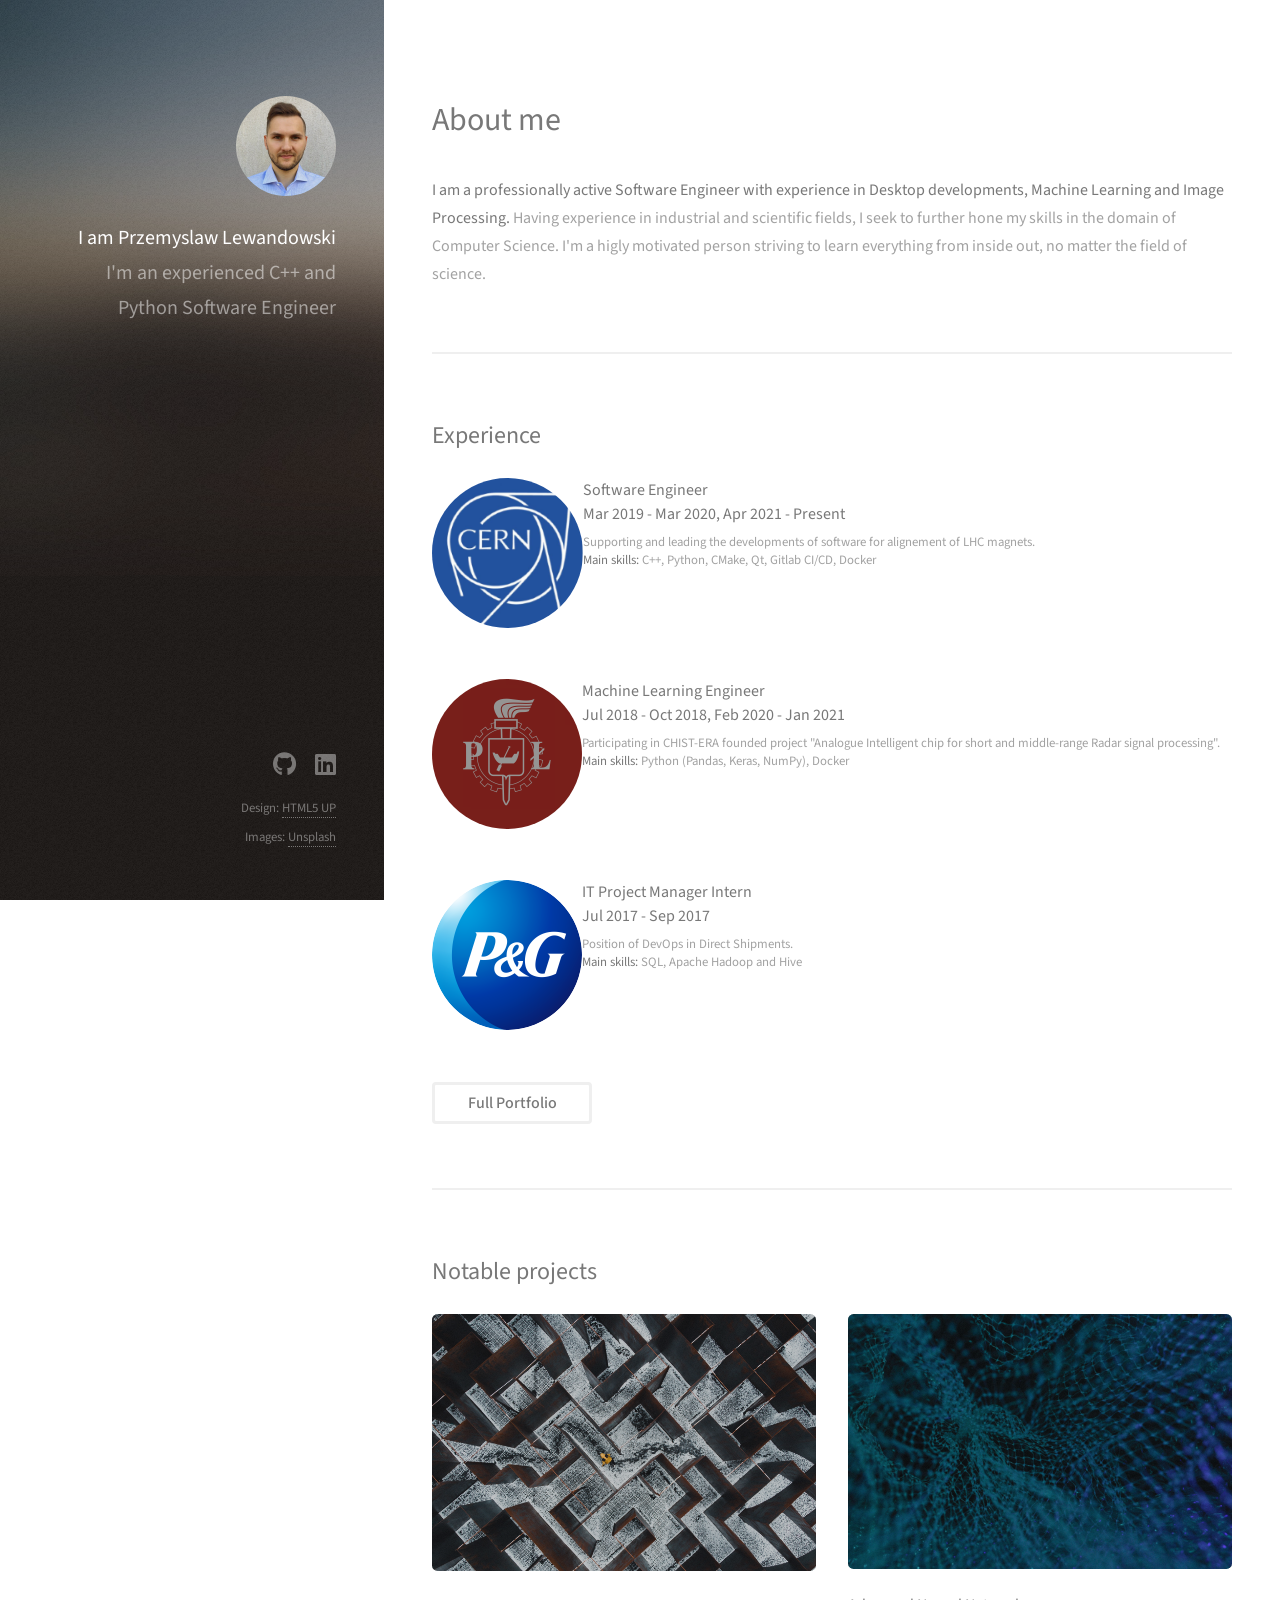
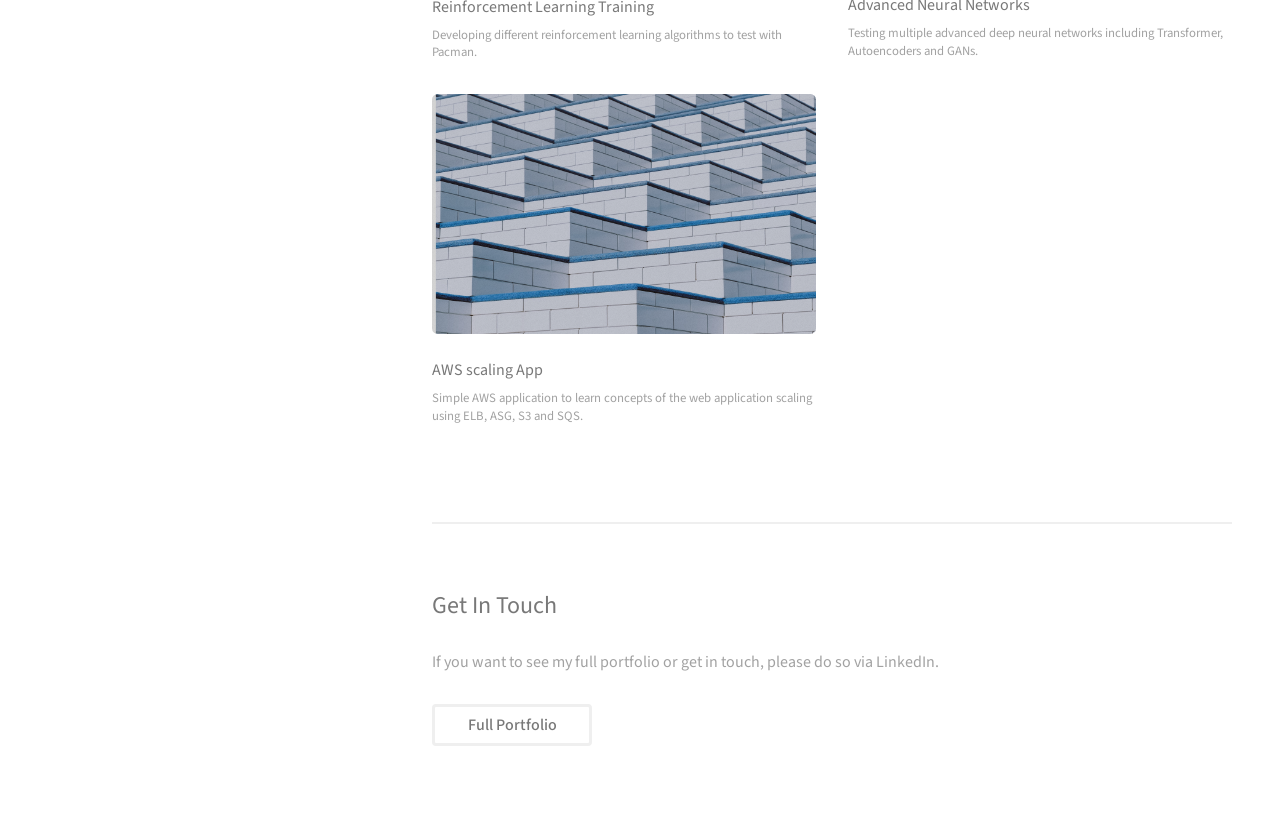
==== index.html @ ab908a2e "Basic portfolio with only essential information" ====
<!DOCTYPE HTML>
<!--
	Strata by HTML5 UP
	html5up.net | @ajlkn
	Free for personal and commercial use under the CCA 3.0 license (html5up.net/license)
-->
<html>

<head>
	<title>Me</title>
	<meta charset="utf-8" />
	<meta name="viewport" content="width=device-width, initial-scale=1, user-scalable=no" />
	<link rel="stylesheet" href="assets/css/main.css" />
</head>

<body class="is-preload">

	<!-- Header -->
	<header id="header">
		<div class="inner">
			<a href="https://www.linkedin.com/in/przemys%C5%82aw-lewandowski-2a7413135/" class="image avatar"><img
					src="images/avatar.jpg" alt="" /></a>
			<h1><strong>I am Przemyslaw Lewandowski</strong></h1>
			<h1>I'm an experienced C++ and Python Software Engineer</h1>
		</div>
	</header>

	<!-- Main -->
	<div id="main">

		<!-- About -->
		<section id="one">
			<header class="major">
				<h2>About me</h2>
			</header>
			<p><b>I am a professionally active Software Engineer with experience in Desktop developments, Machine
					Learning and Image
					Processing.</b>
				Having experience in industrial and scientific fields, I seek to further hone my skills in the domain of
				Computer Science.</b>
				I'm a higly motivated person striving to learn everything from inside out, no matter the field of
				science.
		</section>


		<!-- Experience -->
		<section id="two">
			<h2>Experience</h2>
			<div class="row">
				<article class="col-12 col-12-xsmall work-item">
					<p style="float: left;"><img src="images/work/CERN.png" class="work-logo image fit thumb" alt=""
							height="150px" width="150px"></p>
					<p>
					<h3>Software Engineer<br>Mar 2019 - Mar 2020, Apr 2021 - Present</h3>
					</p>
					<p>Supporting and leading the developments of software for alignement of LHC magnets.</p>
					<p><b>Main skills:</b> C++, Python, CMake, Qt, Gitlab CI/CD, Docker </p>
				</article>
				<article class="col-12 col-12-xsmall work-item">
					<p style="float: left;"><img src="images/work/LodzUniversity.png" class="work-logo image fit thumb"
							alt="" height="150px" width="150px"></p>
					<p>
					<h3>Machine Learning Engineer<br>Jul 2018 - Oct 2018, Feb 2020 - Jan 2021</h3>
					</p>
					<p>Participating in CHIST-ERA founded project "Analogue Intelligent chip for short and middle-range
						Radar signal processing".</p>
					<p><b>Main skills:</b> Python (Pandas, Keras, NumPy), Docker </p>
				</article>
				<article class="col-12 col-12-xsmall work-item">
					<p style="float: left;"><img src="images/work/P&G.png" class="work-logo image fit thumb" alt=""
							height="150px" width="150px"></p>
					<p>
					<h3>IT Project Manager Intern<br>Jul 2017 - Sep 2017</h3>
					</p>
					<p>Position of DevOps in Direct Shipments.</p>
					<p><b>Main skills:</b> SQL, Apache Hadoop and Hive</p>
				</article>
			</div>
			<ul class="actions">
				<li><a href="https://www.linkedin.com/in/przemys%C5%82aw-lewandowski-2a7413135/" class="button">Full
						Portfolio</a></li>
			</ul>
		</section>

		<!-- Projects -->
		<section id="three">
			<h2>Notable projects</h2>
			<div class="row">
				<article class="col-6 col-12-xsmall work-item">
					<a href="https://github.com/p4lewandowski/ReinforcementLearningTraining"
						class="image fit thumb"><img src="images/projects/pacman.jpg" alt="" /></a>
					<h3>Reinforcement Learning Training</h3>
					<p>Developing different reinforcement learning algorithms to test with Pacman.</p>
				</article>
				<article class="col-6 col-12-xsmall work-item">
					<a href="https://github.com/p4lewandowski/AdvancedNeuralNetworks" class="image fit thumb"><img
							src="images/projects/nn.jpg" alt="" /></a>
					<h3>Advanced Neural Networks</h3>
					<p>Testing multiple advanced deep neural networks including Transformer, Autoencoders and GANs.</p>
				</article>
				<article class="col-6 col-12-xsmall work-item">
					<a href="https://github.com/p4lewandowski/aws_scaling_app" class="image fit thumb"><img
							src="images/projects/scaling.jpg" alt="" /></a>
					<h3>AWS scaling App</h3>
					<p>Simple AWS application to learn concepts of the web application scaling using ELB, ASG, S3 and
						SQS.</p>
				</article>
			</div>
		</section>

		<!-- Get in touch -->
		<section id="four">
			<h2>Get In Touch</h2>
			<p>If you want to see my full portfolio or get in touch, please do so via LinkedIn.<br><br><a
					href="https://www.linkedin.com/in/przemys%C5%82aw-lewandowski-2a7413135/" class="button">Full
					Portfolio</a></li>
			</p>
		</section>
	</div>

	<!-- Footer -->
	<footer id="footer">
		<div class="inner">
			<ul class="icons">
				<li><a href="https://github.com/p4lewandowski" class="icon brands fa-github"><span
							class="label">Github</span></a></li>
				<li><a href="https://www.linkedin.com/in/przemys%C5%82aw-lewandowski-2a7413135"
						class="icon brands fa-linkedin"><span class="label">LinkedIN</span></a></li>
			</ul>
			<ul class="copyright">
				<li>Design: <a href="http://html5up.net">HTML5 UP</a></li>
				<li>Images: <a href="https://unsplash.com/">Unsplash</a></li>
			</ul>
		</div>
	</footer>

	<!-- Scripts -->
	<script src="assets/js/jquery.min.js"></script>
	<script src="assets/js/jquery.poptrox.min.js"></script>
	<script src="assets/js/browser.min.js"></script>
	<script src="assets/js/breakpoints.min.js"></script>
	<script src="assets/js/util.js"></script>
	<script src="assets/js/main.js"></script>

</body>

</html>
---- assets/css/main.css ----
@import url("fontawesome-all.min.css");
@import url("https://fonts.googleapis.com/css?family=Source+Sans+Pro:400,400italic");

/*
	Strata by HTML5 UP
	html5up.net | @ajlkn
	Free for personal and commercial use under the CCA 3.0 license (html5up.net/license)
*/

html,
body,
div,
span,
applet,
object,
iframe,
h1,
h2,
h3,
h4,
h5,
h6,
p,
blockquote,
pre,
a,
abbr,
acronym,
address,
big,
cite,
code,
del,
dfn,
em,
img,
ins,
kbd,
q,
s,
samp,
small,
strike,
strong,
sub,
sup,
tt,
var,
b,
u,
i,
center,
dl,
dt,
dd,
ol,
ul,
li,
fieldset,
form,
label,
legend,
table,
caption,
tbody,
tfoot,
thead,
tr,
th,
td,
article,
aside,
canvas,
details,
embed,
figure,
figcaption,
footer,
header,
hgroup,
menu,
nav,
output,
ruby,
section,
summary,
time,
mark,
audio,
video {
	margin: 0;
	padding: 0;
	border: 0;
	font-size: 100%;
	font: inherit;
	vertical-align: baseline;
}

article,
aside,
details,
figcaption,
figure,
footer,
header,
hgroup,
menu,
nav,
section {
	display: block;
}

body {
	line-height: 1;
}

ol,
ul {
	list-style: none;
}

blockquote,
q {
	quotes: none;
}

blockquote:before,
blockquote:after,
q:before,
q:after {
	content: '';
	content: none;
}

table {
	border-collapse: collapse;
	border-spacing: 0;
}

body {
	-webkit-text-size-adjust: none;
}

mark {
	background-color: transparent;
	color: inherit;
}

input::-moz-focus-inner {
	border: 0;
	padding: 0;
}

input,
select,
textarea {
	-moz-appearance: none;
	-webkit-appearance: none;
	-ms-appearance: none;
	appearance: none;
}

/* Basic */

html {
	box-sizing: border-box;
}

*,
*:before,
*:after {
	box-sizing: inherit;
}

body {
	background: #fff;
}

body.is-preload *,
body.is-preload *:before,
body.is-preload *:after {
	-moz-animation: none !important;
	-webkit-animation: none !important;
	-ms-animation: none !important;
	animation: none !important;
	-moz-transition: none !important;
	-webkit-transition: none !important;
	-ms-transition: none !important;
	transition: none !important;
}

body,
input,
select,
textarea {
	color: #a2a2a2;
	font-family: "Source Sans Pro", Helvetica, sans-serif;
	font-size: 16pt;
	font-weight: 400;
	line-height: 1.75em;
}

a {
	-moz-transition: color 0.2s ease-in-out, border-color 0.2s ease-in-out;
	-webkit-transition: color 0.2s ease-in-out, border-color 0.2s ease-in-out;
	-ms-transition: color 0.2s ease-in-out, border-color 0.2s ease-in-out;
	transition: color 0.2s ease-in-out, border-color 0.2s ease-in-out;
	border-bottom: dotted 1px;
	color: #49bf9d;
	text-decoration: none;
}

a:hover {
	border-bottom-color: transparent;
	color: #49bf9d !important;
	text-decoration: none;
}

strong,
b {
	color: #787878;
	font-weight: 400;
}

em,
i {
	font-style: italic;
}

p {
	margin: 0 0 2em 0;
}

h1,
h2,
h3,
h4,
h5,
h6 {
	color: #787878;
	font-weight: 400;
	line-height: 1em;
	margin: 0 0 1em 0;
}

h1 a,
h2 a,
h3 a,
h4 a,
h5 a,
h6 a {
	color: inherit;
	text-decoration: none;
}

h1 {
	font-size: 2em;
	line-height: 1.5em;
}

h2 {
	font-size: 1.5em;
	line-height: 1.5em;
}

h3 {
	font-size: 1.25em;
	line-height: 1.5em;
}

h4 {
	font-size: 1.1em;
	line-height: 1.5em;
}

h5 {
	font-size: 0.9em;
	line-height: 1.5em;
}

h6 {
	font-size: 0.7em;
	line-height: 1.5em;
}

sub {
	font-size: 0.8em;
	position: relative;
	top: 0.5em;
}

sup {
	font-size: 0.8em;
	position: relative;
	top: -0.5em;
}

hr {
	border: 0;
	border-bottom: solid 2px #efefef;
	margin: 2em 0;
}

hr.major {
	margin: 3em 0;
}

blockquote {
	border-left: solid 6px #efefef;
	font-style: italic;
	margin: 0 0 2em 0;
	padding: 0.5em 0 0.5em 1.5em;
}

code {
	background: #f7f7f7;
	border-radius: 0.35em;
	border: solid 2px #efefef;
	font-family: "Courier New", monospace;
	font-size: 0.9em;
	margin: 0 0.25em;
	padding: 0.25em 0.65em;
}

pre {
	-webkit-overflow-scrolling: touch;
	font-family: "Courier New", monospace;
	font-size: 0.9em;
	margin: 0 0 2em 0;
}

pre code {
	display: block;
	line-height: 1.75em;
	padding: 1em 1.5em;
	overflow-x: auto;
}

.align-left {
	text-align: left;
}

.align-center {
	text-align: center;
}

.align-right {
	text-align: right;
}

/* Container */

.container {
	margin: 0 auto;
	max-width: calc(100% - 4em);
	width: 100%;
}

.container.xsmall {
	width: 25%;
}

.container.small {
	width: 50%;
}

.container.medium {
	width: 75%;
}

.container.large {
	width: 125%;
}

.container.xlarge {
	width: 150%;
}

.container.max {
	width: 100%;
}

@media screen and (max-width: 980px) {

	.container {
		width: 100% !important;
		max-width: 100% !important;
	}

}

@media screen and (max-width: 480px) {

	.container {
		max-width: calc(100% - 3em);
	}

}

/* Row */

.row {
	display: flex;
	flex-wrap: wrap;
	box-sizing: border-box;
	align-items: stretch;
}

.row>* {
	box-sizing: border-box;
}

.row.gtr-uniform>*> :last-child {
	margin-bottom: 0;
}

.row.aln-left {
	justify-content: flex-start;
}

.row.aln-center {
	justify-content: center;
}

.row.aln-right {
	justify-content: flex-end;
}

.row.aln-top {
	align-items: flex-start;
}

.row.aln-middle {
	align-items: center;
}

.row.aln-bottom {
	align-items: flex-end;
}

.row>.imp {
	order: -1;
}

.row>.col-1 {
	width: 8.33333%;
}

.row>.off-1 {
	margin-left: 8.33333%;
}

.row>.col-2 {
	width: 16.66667%;
}

.row>.off-2 {
	margin-left: 16.66667%;
}

.row>.col-3 {
	width: 25%;
}

.row>.off-3 {
	margin-left: 25%;
}

.row>.col-4 {
	width: 33.33333%;
}

.row>.off-4 {
	margin-left: 33.33333%;
}

.row>.col-5 {
	width: 41.66667%;
}

.row>.off-5 {
	margin-left: 41.66667%;
}

.row>.col-6 {
	width: 50%;
}

.row>.off-6 {
	margin-left: 50%;
}

.row>.col-7 {
	width: 58.33333%;
}

.row>.off-7 {
	margin-left: 58.33333%;
}

.row>.col-8 {
	width: 66.66667%;
}

.row>.off-8 {
	margin-left: 66.66667%;
}

.row>.col-9 {
	width: 75%;
}

.row>.off-9 {
	margin-left: 75%;
}

.row>.col-10 {
	width: 83.33333%;
}

.row>.off-10 {
	margin-left: 83.33333%;
}

.row>.col-11 {
	width: 91.66667%;
}

.row>.off-11 {
	margin-left: 91.66667%;
}

.row>.col-12 {
	width: 100%;
}

.row>.off-12 {
	margin-left: 100%;
}

.row.gtr-0 {
	margin-top: 0;
	margin-left: 0em;
}

.row.gtr-0>* {
	padding: 0 0 0 0em;
}

.row.gtr-0.gtr-uniform {
	margin-top: 0em;
}

.row.gtr-0.gtr-uniform>* {
	padding-top: 0em;
}

.row.gtr-25 {
	margin-top: 0;
	margin-left: -0.625em;
}

.row.gtr-25>* {
	padding: 0 0 0 0.625em;
}

.row.gtr-25.gtr-uniform {
	margin-top: -0.625em;
}

.row.gtr-25.gtr-uniform>* {
	padding-top: 0.625em;
}

.row.gtr-50 {
	margin-top: 0;
	margin-left: -1.25em;
}

.row.gtr-50>* {
	padding: 0 0 0 1.25em;
}

.row.gtr-50.gtr-uniform {
	margin-top: -1.25em;
}

.row.gtr-50.gtr-uniform>* {
	padding-top: 1.25em;
}

.row {
	margin-top: 0;
	margin-left: -2.5em;
}

.row>* {
	padding: 0 0 0 2.5em;
}

.row.gtr-uniform {
	margin-top: -2.5em;
}

.row.gtr-uniform>* {
	padding-top: 2.5em;
}

.row.gtr-150 {
	margin-top: 0;
	margin-left: -3.75em;
}

.row.gtr-150>* {
	padding: 0 0 0 3.75em;
}

.row.gtr-150.gtr-uniform {
	margin-top: -3.75em;
}

.row.gtr-150.gtr-uniform>* {
	padding-top: 3.75em;
}

.row.gtr-200 {
	margin-top: 0;
	margin-left: -5em;
}

.row.gtr-200>* {
	padding: 0 0 0 5em;
}

.row.gtr-200.gtr-uniform {
	margin-top: -5em;
}

.row.gtr-200.gtr-uniform>* {
	padding-top: 5em;
}

@media screen and (max-width: 1800px) {

	.row {
		display: flex;
		flex-wrap: wrap;
		box-sizing: border-box;
		align-items: stretch;
	}

	.row>* {
		box-sizing: border-box;
	}

	.row.gtr-uniform>*> :last-child {
		margin-bottom: 0;
	}

	.row.aln-left {
		justify-content: flex-start;
	}

	.row.aln-center {
		justify-content: center;
	}

	.row.aln-right {
		justify-content: flex-end;
	}

	.row.aln-top {
		align-items: flex-start;
	}

	.row.aln-middle {
		align-items: center;
	}

	.row.aln-bottom {
		align-items: flex-end;
	}

	.row>.imp-xlarge {
		order: -1;
	}

	.row>.col-1-xlarge {
		width: 8.33333%;
	}

	.row>.off-1-xlarge {
		margin-left: 8.33333%;
	}

	.row>.col-2-xlarge {
		width: 16.66667%;
	}

	.row>.off-2-xlarge {
		margin-left: 16.66667%;
	}

	.row>.col-3-xlarge {
		width: 25%;
	}

	.row>.off-3-xlarge {
		margin-left: 25%;
	}

	.row>.col-4-xlarge {
		width: 33.33333%;
	}

	.row>.off-4-xlarge {
		margin-left: 33.33333%;
	}

	.row>.col-5-xlarge {
		width: 41.66667%;
	}

	.row>.off-5-xlarge {
		margin-left: 41.66667%;
	}

	.row>.col-6-xlarge {
		width: 50%;
	}

	.row>.off-6-xlarge {
		margin-left: 50%;
	}

	.row>.col-7-xlarge {
		width: 58.33333%;
	}

	.row>.off-7-xlarge {
		margin-left: 58.33333%;
	}

	.row>.col-8-xlarge {
		width: 66.66667%;
	}

	.row>.off-8-xlarge {
		margin-left: 66.66667%;
	}

	.row>.col-9-xlarge {
		width: 75%;
	}

	.row>.off-9-xlarge {
		margin-left: 75%;
	}

	.row>.col-10-xlarge {
		width: 83.33333%;
	}

	.row>.off-10-xlarge {
		margin-left: 83.33333%;
	}

	.row>.col-11-xlarge {
		width: 91.66667%;
	}

	.row>.off-11-xlarge {
		margin-left: 91.66667%;
	}

	.row>.col-12-xlarge {
		width: 100%;
	}

	.row>.off-12-xlarge {
		margin-left: 100%;
	}

	.row.gtr-0 {
		margin-top: 0;
		margin-left: 0em;
	}

	.row.gtr-0>* {
		padding: 0 0 0 0em;
	}

	.row.gtr-0.gtr-uniform {
		margin-top: 0em;
	}

	.row.gtr-0.gtr-uniform>* {
		padding-top: 0em;
	}

	.row.gtr-25 {
		margin-top: 0;
		margin-left: -0.625em;
	}

	.row.gtr-25>* {
		padding: 0 0 0 0.625em;
	}

	.row.gtr-25.gtr-uniform {
		margin-top: -0.625em;
	}

	.row.gtr-25.gtr-uniform>* {
		padding-top: 0.625em;
	}

	.row.gtr-50 {
		margin-top: 0;
		margin-left: -1.25em;
	}

	.row.gtr-50>* {
		padding: 0 0 0 1.25em;
	}

	.row.gtr-50.gtr-uniform {
		margin-top: -1.25em;
	}

	.row.gtr-50.gtr-uniform>* {
		padding-top: 1.25em;
	}

	.row {
		margin-top: 0;
		margin-left: -2.5em;
	}

	.row>* {
		padding: 0 0 0 2.5em;
	}

	.row.gtr-uniform {
		margin-top: -2.5em;
	}

	.row.gtr-uniform>* {
		padding-top: 2.5em;
	}

	.row.gtr-150 {
		margin-top: 0;
		margin-left: -3.75em;
	}

	.row.gtr-150>* {
		padding: 0 0 0 3.75em;
	}

	.row.gtr-150.gtr-uniform {
		margin-top: -3.75em;
	}

	.row.gtr-150.gtr-uniform>* {
		padding-top: 3.75em;
	}

	.row.gtr-200 {
		margin-top: 0;
		margin-left: -5em;
	}

	.row.gtr-200>* {
		padding: 0 0 0 5em;
	}

	.row.gtr-200.gtr-uniform {
		margin-top: -5em;
	}

	.row.gtr-200.gtr-uniform>* {
		padding-top: 5em;
	}

}

@media screen and (max-width: 1280px) {

	.row {
		display: flex;
		flex-wrap: wrap;
		box-sizing: border-box;
		align-items: stretch;
	}

	.row>* {
		box-sizing: border-box;
	}

	.row.gtr-uniform>*> :last-child {
		margin-bottom: 0;
	}

	.row.aln-left {
		justify-content: flex-start;
	}

	.row.aln-center {
		justify-content: center;
	}

	.row.aln-right {
		justify-content: flex-end;
	}

	.row.aln-top {
		align-items: flex-start;
	}

	.row.aln-middle {
		align-items: center;
	}

	.row.aln-bottom {
		align-items: flex-end;
	}

	.row>.imp-large {
		order: -1;
	}

	.row>.col-1-large {
		width: 8.33333%;
	}

	.row>.off-1-large {
		margin-left: 8.33333%;
	}

	.row>.col-2-large {
		width: 16.66667%;
	}

	.row>.off-2-large {
		margin-left: 16.66667%;
	}

	.row>.col-3-large {
		width: 25%;
	}

	.row>.off-3-large {
		margin-left: 25%;
	}

	.row>.col-4-large {
		width: 33.33333%;
	}

	.row>.off-4-large {
		margin-left: 33.33333%;
	}

	.row>.col-5-large {
		width: 41.66667%;
	}

	.row>.off-5-large {
		margin-left: 41.66667%;
	}

	.row>.col-6-large {
		width: 50%;
	}

	.row>.off-6-large {
		margin-left: 50%;
	}

	.row>.col-7-large {
		width: 58.33333%;
	}

	.row>.off-7-large {
		margin-left: 58.33333%;
	}

	.row>.col-8-large {
		width: 66.66667%;
	}

	.row>.off-8-large {
		margin-left: 66.66667%;
	}

	.row>.col-9-large {
		width: 75%;
	}

	.row>.off-9-large {
		margin-left: 75%;
	}

	.row>.col-10-large {
		width: 83.33333%;
	}

	.row>.off-10-large {
		margin-left: 83.33333%;
	}

	.row>.col-11-large {
		width: 91.66667%;
	}

	.row>.off-11-large {
		margin-left: 91.66667%;
	}

	.row>.col-12-large {
		width: 100%;
	}

	.row>.off-12-large {
		margin-left: 100%;
	}

	.row.gtr-0 {
		margin-top: 0;
		margin-left: 0em;
	}

	.row.gtr-0>* {
		padding: 0 0 0 0em;
	}

	.row.gtr-0.gtr-uniform {
		margin-top: 0em;
	}

	.row.gtr-0.gtr-uniform>* {
		padding-top: 0em;
	}

	.row.gtr-25 {
		margin-top: 0;
		margin-left: -0.5em;
	}

	.row.gtr-25>* {
		padding: 0 0 0 0.5em;
	}

	.row.gtr-25.gtr-uniform {
		margin-top: -0.5em;
	}

	.row.gtr-25.gtr-uniform>* {
		padding-top: 0.5em;
	}

	.row.gtr-50 {
		margin-top: 0;
		margin-left: -1em;
	}

	.row.gtr-50>* {
		padding: 0 0 0 1em;
	}

	.row.gtr-50.gtr-uniform {
		margin-top: -1em;
	}

	.row.gtr-50.gtr-uniform>* {
		padding-top: 1em;
	}

	.row {
		margin-top: 0;
		margin-left: -2em;
	}

	.row>* {
		padding: 0 0 0 2em;
	}

	.row.gtr-uniform {
		margin-top: -2em;
	}

	.row.gtr-uniform>* {
		padding-top: 2em;
	}

	.row.gtr-150 {
		margin-top: 0;
		margin-left: -3em;
	}

	.row.gtr-150>* {
		padding: 0 0 0 3em;
	}

	.row.gtr-150.gtr-uniform {
		margin-top: -3em;
	}

	.row.gtr-150.gtr-uniform>* {
		padding-top: 3em;
	}

	.row.gtr-200 {
		margin-top: 0;
		margin-left: -4em;
	}

	.row.gtr-200>* {
		padding: 0 0 0 4em;
	}

	.row.gtr-200.gtr-uniform {
		margin-top: -4em;
	}

	.row.gtr-200.gtr-uniform>* {
		padding-top: 4em;
	}

}

@media screen and (max-width: 980px) {

	.row {
		display: flex;
		flex-wrap: wrap;
		box-sizing: border-box;
		align-items: stretch;
	}

	.row>* {
		box-sizing: border-box;
	}

	.row.gtr-uniform>*> :last-child {
		margin-bottom: 0;
	}

	.row.aln-left {
		justify-content: flex-start;
	}

	.row.aln-center {
		justify-content: center;
	}

	.row.aln-right {
		justify-content: flex-end;
	}

	.row.aln-top {
		align-items: flex-start;
	}

	.row.aln-middle {
		align-items: center;
	}

	.row.aln-bottom {
		align-items: flex-end;
	}

	.row>.imp-medium {
		order: -1;
	}

	.row>.col-1-medium {
		width: 8.33333%;
	}

	.row>.off-1-medium {
		margin-left: 8.33333%;
	}

	.row>.col-2-medium {
		width: 16.66667%;
	}

	.row>.off-2-medium {
		margin-left: 16.66667%;
	}

	.row>.col-3-medium {
		width: 25%;
	}

	.row>.off-3-medium {
		margin-left: 25%;
	}

	.row>.col-4-medium {
		width: 33.33333%;
	}

	.row>.off-4-medium {
		margin-left: 33.33333%;
	}

	.row>.col-5-medium {
		width: 41.66667%;
	}

	.row>.off-5-medium {
		margin-left: 41.66667%;
	}

	.row>.col-6-medium {
		width: 50%;
	}

	.row>.off-6-medium {
		margin-left: 50%;
	}

	.row>.col-7-medium {
		width: 58.33333%;
	}

	.row>.off-7-medium {
		margin-left: 58.33333%;
	}

	.row>.col-8-medium {
		width: 66.66667%;
	}

	.row>.off-8-medium {
		margin-left: 66.66667%;
	}

	.row>.col-9-medium {
		width: 75%;
	}

	.row>.off-9-medium {
		margin-left: 75%;
	}

	.row>.col-10-medium {
		width: 83.33333%;
	}

	.row>.off-10-medium {
		margin-left: 83.33333%;
	}

	.row>.col-11-medium {
		width: 91.66667%;
	}

	.row>.off-11-medium {
		margin-left: 91.66667%;
	}

	.row>.col-12-medium {
		width: 100%;
	}

	.row>.off-12-medium {
		margin-left: 100%;
	}

	.row.gtr-0 {
		margin-top: 0;
		margin-left: 0em;
	}

	.row.gtr-0>* {
		padding: 0 0 0 0em;
	}

	.row.gtr-0.gtr-uniform {
		margin-top: 0em;
	}

	.row.gtr-0.gtr-uniform>* {
		padding-top: 0em;
	}

	.row.gtr-25 {
		margin-top: 0;
		margin-left: -0.5em;
	}

	.row.gtr-25>* {
		padding: 0 0 0 0.5em;
	}

	.row.gtr-25.gtr-uniform {
		margin-top: -0.5em;
	}

	.row.gtr-25.gtr-uniform>* {
		padding-top: 0.5em;
	}

	.row.gtr-50 {
		margin-top: 0;
		margin-left: -1em;
	}

	.row.gtr-50>* {
		padding: 0 0 0 1em;
	}

	.row.gtr-50.gtr-uniform {
		margin-top: -1em;
	}

	.row.gtr-50.gtr-uniform>* {
		padding-top: 1em;
	}

	.row {
		margin-top: 0;
		margin-left: -2em;
	}

	.row>* {
		padding: 0 0 0 2em;
	}

	.row.gtr-uniform {
		margin-top: -2em;
	}

	.row.gtr-uniform>* {
		padding-top: 2em;
	}

	.row.gtr-150 {
		margin-top: 0;
		margin-left: -3em;
	}

	.row.gtr-150>* {
		padding: 0 0 0 3em;
	}

	.row.gtr-150.gtr-uniform {
		margin-top: -3em;
	}

	.row.gtr-150.gtr-uniform>* {
		padding-top: 3em;
	}

	.row.gtr-200 {
		margin-top: 0;
		margin-left: -4em;
	}

	.row.gtr-200>* {
		padding: 0 0 0 4em;
	}

	.row.gtr-200.gtr-uniform {
		margin-top: -4em;
	}

	.row.gtr-200.gtr-uniform>* {
		padding-top: 4em;
	}

}

@media screen and (max-width: 736px) {

	.row {
		display: flex;
		flex-wrap: wrap;
		box-sizing: border-box;
		align-items: stretch;
	}

	.row>* {
		box-sizing: border-box;
	}

	.row.gtr-uniform>*> :last-child {
		margin-bottom: 0;
	}

	.row.aln-left {
		justify-content: flex-start;
	}

	.row.aln-center {
		justify-content: center;
	}

	.row.aln-right {
		justify-content: flex-end;
	}

	.row.aln-top {
		align-items: flex-start;
	}

	.row.aln-middle {
		align-items: center;
	}

	.row.aln-bottom {
		align-items: flex-end;
	}

	.row>.imp-small {
		order: -1;
	}

	.row>.col-1-small {
		width: 8.33333%;
	}

	.row>.off-1-small {
		margin-left: 8.33333%;
	}

	.row>.col-2-small {
		width: 16.66667%;
	}

	.row>.off-2-small {
		margin-left: 16.66667%;
	}

	.row>.col-3-small {
		width: 25%;
	}

	.row>.off-3-small {
		margin-left: 25%;
	}

	.row>.col-4-small {
		width: 33.33333%;
	}

	.row>.off-4-small {
		margin-left: 33.33333%;
	}

	.row>.col-5-small {
		width: 41.66667%;
	}

	.row>.off-5-small {
		margin-left: 41.66667%;
	}

	.row>.col-6-small {
		width: 50%;
	}

	.row>.off-6-small {
		margin-left: 50%;
	}

	.row>.col-7-small {
		width: 58.33333%;
	}

	.row>.off-7-small {
		margin-left: 58.33333%;
	}

	.row>.col-8-small {
		width: 66.66667%;
	}

	.row>.off-8-small {
		margin-left: 66.66667%;
	}

	.row>.col-9-small {
		width: 75%;
	}

	.row>.off-9-small {
		margin-left: 75%;
	}

	.row>.col-10-small {
		width: 83.33333%;
	}

	.row>.off-10-small {
		margin-left: 83.33333%;
	}

	.row>.col-11-small {
		width: 91.66667%;
	}

	.row>.off-11-small {
		margin-left: 91.66667%;
	}

	.row>.col-12-small {
		width: 100%;
	}

	.row>.off-12-small {
		margin-left: 100%;
	}

	.row.gtr-0 {
		margin-top: 0;
		margin-left: 0em;
	}

	.row.gtr-0>* {
		padding: 0 0 0 0em;
	}

	.row.gtr-0.gtr-uniform {
		margin-top: 0em;
	}

	.row.gtr-0.gtr-uniform>* {
		padding-top: 0em;
	}

	.row.gtr-25 {
		margin-top: 0;
		margin-left: -0.375em;
	}

	.row.gtr-25>* {
		padding: 0 0 0 0.375em;
	}

	.row.gtr-25.gtr-uniform {
		margin-top: -0.375em;
	}

	.row.gtr-25.gtr-uniform>* {
		padding-top: 0.375em;
	}

	.row.gtr-50 {
		margin-top: 0;
		margin-left: -0.75em;
	}

	.row.gtr-50>* {
		padding: 0 0 0 0.75em;
	}

	.row.gtr-50.gtr-uniform {
		margin-top: -0.75em;
	}

	.row.gtr-50.gtr-uniform>* {
		padding-top: 0.75em;
	}

	.row {
		margin-top: 0;
		margin-left: -1.5em;
	}

	.row>* {
		padding: 0 0 0 1.5em;
	}

	.row.gtr-uniform {
		margin-top: -1.5em;
	}

	.row.gtr-uniform>* {
		padding-top: 1.5em;
	}

	.row.gtr-150 {
		margin-top: 0;
		margin-left: -2.25em;
	}

	.row.gtr-150>* {
		padding: 0 0 0 2.25em;
	}

	.row.gtr-150.gtr-uniform {
		margin-top: -2.25em;
	}

	.row.gtr-150.gtr-uniform>* {
		padding-top: 2.25em;
	}

	.row.gtr-200 {
		margin-top: 0;
		margin-left: -3em;
	}

	.row.gtr-200>* {
		padding: 0 0 0 3em;
	}

	.row.gtr-200.gtr-uniform {
		margin-top: -3em;
	}

	.row.gtr-200.gtr-uniform>* {
		padding-top: 3em;
	}

}

@media screen and (max-width: 480px) {

	.row {
		display: flex;
		flex-wrap: wrap;
		box-sizing: border-box;
		align-items: stretch;
	}

	.row>* {
		box-sizing: border-box;
	}

	.row.gtr-uniform>*> :last-child {
		margin-bottom: 0;
	}

	.row.aln-left {
		justify-content: flex-start;
	}

	.row.aln-center {
		justify-content: center;
	}

	.row.aln-right {
		justify-content: flex-end;
	}

	.row.aln-top {
		align-items: flex-start;
	}

	.row.aln-middle {
		align-items: center;
	}

	.row.aln-bottom {
		align-items: flex-end;
	}

	.row>.imp-xsmall {
		order: -1;
	}

	.row>.col-1-xsmall {
		width: 8.33333%;
	}

	.row>.off-1-xsmall {
		margin-left: 8.33333%;
	}

	.row>.col-2-xsmall {
		width: 16.66667%;
	}

	.row>.off-2-xsmall {
		margin-left: 16.66667%;
	}

	.row>.col-3-xsmall {
		width: 25%;
	}

	.row>.off-3-xsmall {
		margin-left: 25%;
	}

	.row>.col-4-xsmall {
		width: 33.33333%;
	}

	.row>.off-4-xsmall {
		margin-left: 33.33333%;
	}

	.row>.col-5-xsmall {
		width: 41.66667%;
	}

	.row>.off-5-xsmall {
		margin-left: 41.66667%;
	}

	.row>.col-6-xsmall {
		width: 50%;
	}

	.row>.off-6-xsmall {
		margin-left: 50%;
	}

	.row>.col-7-xsmall {
		width: 58.33333%;
	}

	.row>.off-7-xsmall {
		margin-left: 58.33333%;
	}

	.row>.col-8-xsmall {
		width: 66.66667%;
	}

	.row>.off-8-xsmall {
		margin-left: 66.66667%;
	}

	.row>.col-9-xsmall {
		width: 75%;
	}

	.row>.off-9-xsmall {
		margin-left: 75%;
	}

	.row>.col-10-xsmall {
		width: 83.33333%;
	}

	.row>.off-10-xsmall {
		margin-left: 83.33333%;
	}

	.row>.col-11-xsmall {
		width: 91.66667%;
	}

	.row>.off-11-xsmall {
		margin-left: 91.66667%;
	}

	.row>.col-12-xsmall {
		width: 100%;
	}

	.row>.off-12-xsmall {
		margin-left: 100%;
	}

	.row.gtr-0 {
		margin-top: 0;
		margin-left: 0em;
	}

	.row.gtr-0>* {
		padding: 0 0 0 0em;
	}

	.row.gtr-0.gtr-uniform {
		margin-top: 0em;
	}

	.row.gtr-0.gtr-uniform>* {
		padding-top: 0em;
	}

	.row.gtr-25 {
		margin-top: 0;
		margin-left: -0.375em;
	}

	.row.gtr-25>* {
		padding: 0 0 0 0.375em;
	}

	.row.gtr-25.gtr-uniform {
		margin-top: -0.375em;
	}

	.row.gtr-25.gtr-uniform>* {
		padding-top: 0.375em;
	}

	.row.gtr-50 {
		margin-top: 0;
		margin-left: -0.75em;
	}

	.row.gtr-50>* {
		padding: 0 0 0 0.75em;
	}

	.row.gtr-50.gtr-uniform {
		margin-top: -0.75em;
	}

	.row.gtr-50.gtr-uniform>* {
		padding-top: 0.75em;
	}

	.row {
		margin-top: 0;
		margin-left: -1.5em;
	}

	.row>* {
		padding: 0 0 0 1.5em;
	}

	.row.gtr-uniform {
		margin-top: -1.5em;
	}

	.row.gtr-uniform>* {
		padding-top: 1.5em;
	}

	.row.gtr-150 {
		margin-top: 0;
		margin-left: -2.25em;
	}

	.row.gtr-150>* {
		padding: 0 0 0 2.25em;
	}

	.row.gtr-150.gtr-uniform {
		margin-top: -2.25em;
	}

	.row.gtr-150.gtr-uniform>* {
		padding-top: 2.25em;
	}

	.row.gtr-200 {
		margin-top: 0;
		margin-left: -3em;
	}

	.row.gtr-200>* {
		padding: 0 0 0 3em;
	}

	.row.gtr-200.gtr-uniform {
		margin-top: -3em;
	}

	.row.gtr-200.gtr-uniform>* {
		padding-top: 3em;
	}

}

/* Section/Article */

section.special,
article.special {
	text-align: center;
}

header p {
	color: #b2b2b2;
	position: relative;
	margin: 0 0 1.5em 0;
}

header h2+p {
	font-size: 1.25em;
	margin-top: -1em;
	line-height: 1.5em;
}

header h3+p {
	font-size: 1.1em;
	margin-top: -0.8em;
	line-height: 1.5em;
}

header h4+p,
header h5+p,
header h6+p {
	font-size: 0.9em;
	margin-top: -0.6em;
	line-height: 1.5em;
}

header.major h2 {
	font-size: 2em;
}

/* Form */

form {
	margin: 0 0 2em 0;
}

label {
	color: #787878;
	display: block;
	font-size: 0.9em;
	font-weight: 400;
	margin: 0 0 1em 0;
}

input[type="text"],
input[type="password"],
input[type="email"],
select,
textarea {
	-moz-appearance: none;
	-webkit-appearance: none;
	-ms-appearance: none;
	appearance: none;
	background: #f7f7f7;
	border-radius: 0.35em;
	border: solid 2px transparent;
	color: inherit;
	display: block;
	outline: 0;
	padding: 0 0.75em;
	text-decoration: none;
	width: 100%;
}

input[type="text"]:invalid,
input[type="password"]:invalid,
input[type="email"]:invalid,
select:invalid,
textarea:invalid {
	box-shadow: none;
}

input[type="text"]:focus,
input[type="password"]:focus,
input[type="email"]:focus,
select:focus,
textarea:focus {
	border-color: #49bf9d;
}

select {
	background-image: url("data:image/svg+xml;charset=utf8,%3Csvg xmlns='http://www.w3.org/2000/svg' width='40' height='40' preserveAspectRatio='none' viewBox='0 0 40 40'%3E%3Cpath d='M9.4,12.3l10.4,10.4l10.4-10.4c0.2-0.2,0.5-0.4,0.9-0.4c0.3,0,0.6,0.1,0.9,0.4l3.3,3.3c0.2,0.2,0.4,0.5,0.4,0.9 c0,0.4-0.1,0.6-0.4,0.9L20.7,31.9c-0.2,0.2-0.5,0.4-0.9,0.4c-0.3,0-0.6-0.1-0.9-0.4L4.3,17.3c-0.2-0.2-0.4-0.5-0.4-0.9 c0-0.4,0.1-0.6,0.4-0.9l3.3-3.3c0.2-0.2,0.5-0.4,0.9-0.4S9.1,12.1,9.4,12.3z' fill='%23dfdfdf' /%3E%3C/svg%3E");
	background-size: 1.25rem;
	background-repeat: no-repeat;
	background-position: calc(100% - 1rem) center;
	height: 2.75em;
	padding-right: 2.75em;
	text-overflow: ellipsis;
}

select option {
	color: #787878;
	background: #fff;
}

select:focus::-ms-value {
	background-color: transparent;
}

select::-ms-expand {
	display: none;
}

input[type="text"],
input[type="password"],
input[type="email"],
select {
	height: 2.75em;
}

textarea {
	padding: 0.75em;
}

input[type="checkbox"],
input[type="radio"] {
	-moz-appearance: none;
	-webkit-appearance: none;
	-ms-appearance: none;
	appearance: none;
	display: block;
	float: left;
	margin-right: -2em;
	opacity: 0;
	width: 1em;
	z-index: -1;
}

input[type="checkbox"]+label,
input[type="radio"]+label {
	text-decoration: none;
	color: #a2a2a2;
	cursor: pointer;
	display: inline-block;
	font-size: 1em;
	font-weight: 400;
	padding-left: 2.4em;
	padding-right: 0.75em;
	position: relative;
}

input[type="checkbox"]+label:before,
input[type="radio"]+label:before {
	-moz-osx-font-smoothing: grayscale;
	-webkit-font-smoothing: antialiased;
	display: inline-block;
	font-style: normal;
	font-variant: normal;
	text-rendering: auto;
	line-height: 1;
	text-transform: none !important;
	font-family: 'Font Awesome 5 Free';
	font-weight: 900;
}

input[type="checkbox"]+label:before,
input[type="radio"]+label:before {
	background: #f7f7f7;
	border-radius: 0.35em;
	border: solid 2px transparent;
	content: '';
	display: inline-block;
	font-size: 0.8em;
	height: 2.0625em;
	left: 0;
	line-height: 1.85625em;
	position: absolute;
	text-align: center;
	top: 0;
	width: 2.0625em;
}

input[type="checkbox"]:checked+label:before,
input[type="radio"]:checked+label:before {
	background: #787878;
	border-color: #787878;
	color: #fff;
	content: '\f00c';
}

input[type="checkbox"]:focus+label:before,
input[type="radio"]:focus+label:before {
	border-color: #49bf9d;
}

input[type="checkbox"]+label:before {
	border-radius: 0.35em;
}

input[type="radio"]+label:before {
	border-radius: 100%;
}

::-webkit-input-placeholder {
	color: #b2b2b2 !important;
	opacity: 1.0;
}

:-moz-placeholder {
	color: #b2b2b2 !important;
	opacity: 1.0;
}

::-moz-placeholder {
	color: #b2b2b2 !important;
	opacity: 1.0;
}

:-ms-input-placeholder {
	color: #b2b2b2 !important;
	opacity: 1.0;
}

/* Box */

.box {
	border-radius: 0.35em;
	border: solid 2px #efefef;
	margin-bottom: 2em;
	padding: 1.5em;
}

.box> :last-child,
.box> :last-child> :last-child,
.box> :last-child> :last-child> :last-child {
	margin-bottom: 0;
}

.box.alt {
	border: 0;
	border-radius: 0;
	padding: 0;
}

/* Icon */

.icon {
	text-decoration: none;
	border-bottom: none;
	position: relative;
}

.icon:before {
	-moz-osx-font-smoothing: grayscale;
	-webkit-font-smoothing: antialiased;
	display: inline-block;
	font-style: normal;
	font-variant: normal;
	text-rendering: auto;
	line-height: 1;
	text-transform: none !important;
	font-family: 'Font Awesome 5 Free';
	font-weight: 400;
}

.icon>.label {
	display: none;
}

.icon:before {
	line-height: inherit;
}

.icon.solid:before {
	font-weight: 900;
}

.icon.brands:before {
	font-family: 'Font Awesome 5 Brands';
}

/* Image */

.image {
	border-radius: 0.35em;
	border: 0;
	display: inline-block;
	position: relative;
}

.image:before {
	-moz-transition: opacity 0.2s ease-in-out;
	-webkit-transition: opacity 0.2s ease-in-out;
	-ms-transition: opacity 0.2s ease-in-out;
	transition: opacity 0.2s ease-in-out;
	background: url("images/overlay.png");
	border-radius: 0.35em;
	content: '';
	display: block;
	height: 100%;
	left: 0;
	opacity: 0.5;
	position: absolute;
	top: 0;
	width: 100%;
}

.image.thumb {
	text-align: center;
}

.image.thumb:after {
	-moz-transition: opacity 0.2s ease-in-out;
	-webkit-transition: opacity 0.2s ease-in-out;
	-ms-transition: opacity 0.2s ease-in-out;
	transition: opacity 0.2s ease-in-out;
	border-radius: 0.35em;
	border: solid 3px rgba(255, 255, 255, 0.5);
	color: #fff;
	content: 'View';
	display: inline-block;
	font-size: 0.8em;
	font-weight: 400;
	left: 50%;
	line-height: 2.25em;
	margin: -1.25em 0 0 -3em;
	opacity: 0;
	padding: 0 1.5em;
	position: absolute;
	text-align: center;
	text-decoration: none;
	top: 50%;
	white-space: nowrap;
}

.image.thumb:hover:after {
	opacity: 1.0;
}

.image.thumb:hover:before {
	background: url("images/overlay.png"), url("images/overlay.png");
	opacity: 1.0;
}

.image img {
	border-radius: 0.35em;
	display: block;
}

.image.left {
	float: left;
	margin: 0 1.5em 1em 0;
	top: 0.25em;
}

.image.right {
	float: right;
	margin: 0 0 1em 1.5em;
	top: 0.25em;
}

.image.left,
.image.right {
	max-width: 40%;
}

.image.left img,
.image.right img {
	width: 100%;
}

.image.fit {
	display: block;
	margin: 0 0 2em 0;
	width: 100%;
}

.image.fit img {
	width: 100%;
}

.image.avatar {
	border-radius: 100%;
}

.image.avatar:before {
	display: none;
}

.image.avatar img {
	border-radius: 100%;
	width: 100%;
}

/* List */

ol {
	list-style: decimal;
	margin: 0 0 2em 0;
	padding-left: 1.25em;
}

ol li {
	padding-left: 0.25em;
}

ul {
	list-style: disc;
	margin: 0 0 2em 0;
	padding-left: 1em;
}

ul li {
	padding-left: 0.5em;
}

ul.alt {
	list-style: none;
	padding-left: 0;
}

ul.alt li {
	border-top: solid 2px #efefef;
	padding: 0.5em 0;
}

ul.alt li:first-child {
	border-top: 0;
	padding-top: 0;
}

dl {
	margin: 0 0 2em 0;
}

/* Icons */

ul.icons {
	cursor: default;
	list-style: none;
	padding-left: 0;
}

ul.icons li {
	display: inline-block;
	padding: 0 1em 0 0;
}

ul.icons li:last-child {
	padding-right: 0;
}

ul.icons li .icon:before {
	font-size: 1.5em;
}

/* Labeled Icons */

ul.labeled-icons {
	list-style: none;
	padding: 0;
}

ul.labeled-icons li {
	line-height: 1.75em;
	margin: 1.5em 0 0 0;
	padding-left: 2.25em;
	position: relative;
}

ul.labeled-icons li:first-child {
	margin-top: 0;
}

ul.labeled-icons li a {
	color: inherit;
}

ul.labeled-icons li h3 {
	color: #b2b2b2;
	left: 0;
	position: absolute;
	text-align: center;
	top: 0;
	width: 1em;
}

/* Actions */

ul.actions {
	display: -moz-flex;
	display: -webkit-flex;
	display: -ms-flex;
	display: flex;
	cursor: default;
	list-style: none;
	margin-left: -1em;
	padding-left: 0;
}

ul.actions li {
	padding: 0 0 0 1em;
	vertical-align: middle;
}

ul.actions.special {
	-moz-justify-content: center;
	-webkit-justify-content: center;
	-ms-justify-content: center;
	justify-content: center;
	width: 100%;
	margin-left: 0;
}

ul.actions.special li:first-child {
	padding-left: 0;
}

ul.actions.stacked {
	-moz-flex-direction: column;
	-webkit-flex-direction: column;
	-ms-flex-direction: column;
	flex-direction: column;
	margin-left: 0;
}

ul.actions.stacked li {
	padding: 1.3em 0 0 0;
}

ul.actions.stacked li:first-child {
	padding-top: 0;
}

ul.actions.fit {
	width: calc(100% + 1em);
}

ul.actions.fit li {
	-moz-flex-grow: 1;
	-webkit-flex-grow: 1;
	-ms-flex-grow: 1;
	flex-grow: 1;
	-moz-flex-shrink: 1;
	-webkit-flex-shrink: 1;
	-ms-flex-shrink: 1;
	flex-shrink: 1;
	width: 100%;
}

ul.actions.fit li>* {
	width: 100%;
}

ul.actions.fit.stacked {
	width: 100%;
}

@media screen and (max-width: 480px) {

	ul.actions:not(.fixed) {
		-moz-flex-direction: column;
		-webkit-flex-direction: column;
		-ms-flex-direction: column;
		flex-direction: column;
		margin-left: 0;
		width: 100% !important;
	}

	ul.actions:not(.fixed) li {
		-moz-flex-grow: 1;
		-webkit-flex-grow: 1;
		-ms-flex-grow: 1;
		flex-grow: 1;
		-moz-flex-shrink: 1;
		-webkit-flex-shrink: 1;
		-ms-flex-shrink: 1;
		flex-shrink: 1;
		padding: 1em 0 0 0;
		text-align: center;
		width: 100%;
	}

	ul.actions:not(.fixed) li>* {
		width: 100%;
	}

	ul.actions:not(.fixed) li:first-child {
		padding-top: 0;
	}

	ul.actions:not(.fixed) li input[type="submit"],
	ul.actions:not(.fixed) li input[type="reset"],
	ul.actions:not(.fixed) li input[type="button"],
	ul.actions:not(.fixed) li button,
	ul.actions:not(.fixed) li .button {
		width: 100%;
	}

	ul.actions:not(.fixed) li input[type="submit"].icon:before,
	ul.actions:not(.fixed) li input[type="reset"].icon:before,
	ul.actions:not(.fixed) li input[type="button"].icon:before,
	ul.actions:not(.fixed) li button.icon:before,
	ul.actions:not(.fixed) li .button.icon:before {
		margin-left: -0.5em;
	}

}

/* Table */

.table-wrapper {
	-webkit-overflow-scrolling: touch;
	overflow-x: auto;
}

table {
	margin: 0 0 2em 0;
	width: 100%;
}

table tbody tr {
	border: solid 1px #efefef;
	border-left: 0;
	border-right: 0;
}

table tbody tr:nth-child(2n + 1) {
	background-color: #f7f7f7;
}

table td {
	padding: 0.75em 0.75em;
}

table th {
	color: #787878;
	font-size: 0.9em;
	font-weight: 400;
	padding: 0 0.75em 0.75em 0.75em;
	text-align: left;
}

table thead {
	border-bottom: solid 2px #efefef;
}

table tfoot {
	border-top: solid 2px #efefef;
}

table.alt {
	border-collapse: separate;
}

table.alt tbody tr td {
	border: solid 2px #efefef;
	border-left-width: 0;
	border-top-width: 0;
}

table.alt tbody tr td:first-child {
	border-left-width: 2px;
}

table.alt tbody tr:first-child td {
	border-top-width: 2px;
}

table.alt thead {
	border-bottom: 0;
}

table.alt tfoot {
	border-top: 0;
}

/* Button */

input[type="submit"],
input[type="reset"],
input[type="button"],
.button {
	-moz-appearance: none;
	-webkit-appearance: none;
	-ms-appearance: none;
	appearance: none;
	-moz-transition: background-color 0.2s ease-in-out, color 0.2s ease-in-out, border-color 0.2s ease-in-out;
	-webkit-transition: background-color 0.2s ease-in-out, color 0.2s ease-in-out, border-color 0.2s ease-in-out;
	-ms-transition: background-color 0.2s ease-in-out, color 0.2s ease-in-out, border-color 0.2s ease-in-out;
	transition: background-color 0.2s ease-in-out, color 0.2s ease-in-out, border-color 0.2s ease-in-out;
	background-color: transparent;
	border-radius: 0.25em;
	border: solid 3px #efefef;
	color: #787878 !important;
	cursor: pointer;
	display: inline-block;
	font-weight: 500;
	height: 3.15em;
	height: calc(2.25em + 6px);
	line-height: 2.25em;
	min-width: 10em;
	padding: 0 1.5em;
	text-align: center;
	text-decoration: none;
	white-space: nowrap;
}

input[type="submit"]:hover,
input[type="reset"]:hover,
input[type="button"]:hover,
.button:hover {
	border-color: #49bf9d;
	color: #49bf9d !important;
}

input[type="submit"]:active,
input[type="reset"]:active,
input[type="button"]:active,
.button:active {
	background-color: rgba(73, 191, 157, 0.1);
	border-color: #49bf9d;
	color: #49bf9d !important;
}

input[type="submit"].icon,
input[type="reset"].icon,
input[type="button"].icon,
.button.icon {
	padding-left: 1.35em;
}

input[type="submit"].icon:before,
input[type="reset"].icon:before,
input[type="button"].icon:before,
.button.icon:before {
	margin-right: 0.5em;
}

input[type="submit"].fit,
input[type="reset"].fit,
input[type="button"].fit,
.button.fit {
	min-width: 0;
	width: 100%;
}

input[type="submit"].small,
input[type="reset"].small,
input[type="button"].small,
.button.small {
	font-size: 0.8em;
}

input[type="submit"].large,
input[type="reset"].large,
input[type="button"].large,
.button.large {
	font-size: 1.35em;
}

input[type="submit"].primary,
input[type="reset"].primary,
input[type="button"].primary,
.button.primary {
	background-color: #49bf9d;
	border-color: #49bf9d;
	color: #ffffff !important;
}

input[type="submit"].primary:hover,
input[type="reset"].primary:hover,
input[type="button"].primary:hover,
.button.primary:hover {
	background-color: #5cc6a7;
	border-color: #5cc6a7;
}

input[type="submit"].primary:active,
input[type="reset"].primary:active,
input[type="button"].primary:active,
.button.primary:active {
	background-color: #3eb08f;
	border-color: #3eb08f;
}

input[type="submit"].disabled,
input[type="submit"]:disabled,
input[type="reset"].disabled,
input[type="reset"]:disabled,
input[type="button"].disabled,
input[type="button"]:disabled,
.button.disabled,
.button:disabled {
	background-color: #e7e7e7 !important;
	border-color: #e7e7e7 !important;
	color: #b2b2b2 !important;
	cursor: default;
}

/* Work Item */

.work-item {
	margin: 0 0 2em 0;
}

.work-item .image {
	margin: 0 0 1.5em 0;
}

.work-item h3 {
	font-size: 1em;
	margin: 0 0 0.5em 0;
}

.work-item p {
	font-size: 0.8em;
	line-height: 1.4em;
	margin: 0;
}

.work-logo {
	border-radius: 50%;
}

/* Header */

#header {
	display: -moz-flex;
	display: -webkit-flex;
	display: -ms-flex;
	display: flex;
	-moz-flex-direction: column;
	-webkit-flex-direction: column;
	-ms-flex-direction: column;
	flex-direction: column;
	-moz-align-items: -moz-flex-end;
	-webkit-align-items: -webkit-flex-end;
	-ms-align-items: -ms-flex-end;
	align-items: flex-end;
	-moz-justify-content: space-between;
	-webkit-justify-content: space-between;
	-ms-justify-content: space-between;
	justify-content: space-between;
	background-color: #1f1815;
	background-attachment: scroll, scroll;
	background-image: url("images/overlay.png"), url("../../images/bg.jpg");
	background-position: top left, top left;
	background-repeat: repeat, no-repeat;
	background-size: auto, 150%;
	color: rgba(255, 255, 255, 0.5);
	height: 100%;
	left: 0;
	padding: 8em 4em;
	position: fixed;
	text-align: right;
	top: 0;
	width: 35%;
}

#header>* {
	-moz-flex-shrink: 0;
	-webkit-flex-shrink: 0;
	-ms-flex-shrink: 0;
	flex-shrink: 0;
	width: 100%;
}

#header>.inner {
	-moz-flex-grow: 1;
	-webkit-flex-grow: 1;
	-ms-flex-grow: 1;
	flex-grow: 1;
	margin: 0 0 2em 0;
}

#header strong,
#header b {
	color: #ffffff;
}

#header h2,
#header h3,
#header h4,
#header h5,
#header h6 {
	color: #ffffff;
}

#header h1 {
	color: rgba(255, 255, 255, 0.5);
	font-size: 1.35em;
	line-height: 1.75em;
	margin: 0;
}

#header .image.avatar {
	margin: 0 0 1em 0;
	width: 6.25em;
}

/* Footer */

#footer .icons {
	margin: 1em 0 0 0;
}

#footer .icons a {
	color: rgba(255, 255, 255, 0.4);
}

#footer .copyright {
	color: rgba(255, 255, 255, 0.4);
	font-size: 0.8em;
	list-style: none;
	margin: 1em 0 0 0;
	padding: 0;
}

#footer .copyright li {
	border-left: solid 1px rgba(255, 255, 255, 0.25);
	display: inline-block;
	line-height: 1em;
	margin-left: 0.75em;
	padding-left: 0.75em;
}

#footer .copyright li:first-child {
	border-left: 0;
	margin-left: 0;
	padding-left: 0;
}

#footer .copyright li a {
	color: inherit;
}

/* Main */

#main {
	margin-left: 35%;
	max-width: 54em;
	padding: 8em 4em 4em 4em;
	width: calc(100% - 35%);
}

#main>section {
	border-top: solid 2px #efefef;
	margin: 4em 0 0 0;
	padding: 4em 0 0 0;
}

#main>section:first-child {
	border-top: 0;
	margin-top: 0;
	padding-top: 0;
}

/* Poptrox */

@-moz-keyframes spin {
	0% {
		-moz-transform: rotate(0deg);
		-webkit-transform: rotate(0deg);
		-ms-transform: rotate(0deg);
		transform: rotate(0deg);
	}

	100% {
		-moz-transform: rotate(360deg);
		-webkit-transform: rotate(360deg);
		-ms-transform: rotate(360deg);
		transform: rotate(360deg);
	}
}

@-webkit-keyframes spin {
	0% {
		-moz-transform: rotate(0deg);
		-webkit-transform: rotate(0deg);
		-ms-transform: rotate(0deg);
		transform: rotate(0deg);
	}

	100% {
		-moz-transform: rotate(360deg);
		-webkit-transform: rotate(360deg);
		-ms-transform: rotate(360deg);
		transform: rotate(360deg);
	}
}

@-ms-keyframes spin {
	0% {
		-moz-transform: rotate(0deg);
		-webkit-transform: rotate(0deg);
		-ms-transform: rotate(0deg);
		transform: rotate(0deg);
	}

	100% {
		-moz-transform: rotate(360deg);
		-webkit-transform: rotate(360deg);
		-ms-transform: rotate(360deg);
		transform: rotate(360deg);
	}
}

@keyframes spin {
	0% {
		-moz-transform: rotate(0deg);
		-webkit-transform: rotate(0deg);
		-ms-transform: rotate(0deg);
		transform: rotate(0deg);
	}

	100% {
		-moz-transform: rotate(360deg);
		-webkit-transform: rotate(360deg);
		-ms-transform: rotate(360deg);
		transform: rotate(360deg);
	}
}

.poptrox-popup {
	-moz-box-sizing: content-box;
	-webkit-box-sizing: content-box;
	-ms-box-sizing: content-box;
	box-sizing: content-box;
	-webkit-tap-highlight-color: rgba(255, 255, 255, 0);
	background: #fff;
	border-radius: 0.35em;
	box-shadow: 0 0.1em 0.15em 0 rgba(0, 0, 0, 0.15);
	overflow: hidden;
	padding-bottom: 3em;
}

.poptrox-popup .loader {
	text-decoration: none;
	-moz-animation: spin 1s linear infinite;
	-webkit-animation: spin 1s linear infinite;
	-ms-animation: spin 1s linear infinite;
	animation: spin 1s linear infinite;
	font-size: 1.5em;
	height: 1em;
	left: 50%;
	line-height: 1em;
	margin: -0.5em 0 0 -0.5em;
	position: absolute;
	top: 50%;
	width: 1em;
}

.poptrox-popup .loader:before {
	-moz-osx-font-smoothing: grayscale;
	-webkit-font-smoothing: antialiased;
	display: inline-block;
	font-style: normal;
	font-variant: normal;
	text-rendering: auto;
	line-height: 1;
	text-transform: none !important;
	font-family: 'Font Awesome 5 Free';
	font-weight: 900;
}

.poptrox-popup .loader:before {
	content: '\f1ce';
}

.poptrox-popup .caption {
	background: #fff;
	bottom: 0;
	cursor: default;
	font-size: 0.9em;
	height: 3em;
	left: 0;
	line-height: 2.8em;
	position: absolute;
	text-align: center;
	width: 100%;
	z-index: 1;
}

.poptrox-popup .nav-next,
.poptrox-popup .nav-previous {
	text-decoration: none;
	-moz-transition: opacity 0.2s ease-in-out;
	-webkit-transition: opacity 0.2s ease-in-out;
	-ms-transition: opacity 0.2s ease-in-out;
	transition: opacity 0.2s ease-in-out;
	-webkit-tap-highlight-color: rgba(255, 255, 255, 0);
	background: rgba(0, 0, 0, 0.01);
	cursor: pointer;
	height: 100%;
	opacity: 0;
	position: absolute;
	top: 0;
	width: 50%;
}

.poptrox-popup .nav-next:before,
.poptrox-popup .nav-previous:before {
	-moz-osx-font-smoothing: grayscale;
	-webkit-font-smoothing: antialiased;
	display: inline-block;
	font-style: normal;
	font-variant: normal;
	text-rendering: auto;
	line-height: 1;
	text-transform: none !important;
	font-family: 'Font Awesome 5 Free';
	font-weight: 900;
}

.poptrox-popup .nav-next:before,
.poptrox-popup .nav-previous:before {
	color: #fff;
	font-size: 2.5em;
	height: 1em;
	line-height: 1em;
	margin-top: -0.75em;
	position: absolute;
	text-align: center;
	top: 50%;
	width: 1.5em;
}

.poptrox-popup .nav-next {
	right: 0;
}

.poptrox-popup .nav-next:before {
	content: '\f105';
	right: 0;
}

.poptrox-popup .nav-previous {
	left: 0;
}

.poptrox-popup .nav-previous:before {
	content: '\f104';
	left: 0;
}

.poptrox-popup .closer {
	text-decoration: none;
	-moz-transition: opacity 0.2s ease-in-out;
	-webkit-transition: opacity 0.2s ease-in-out;
	-ms-transition: opacity 0.2s ease-in-out;
	transition: opacity 0.2s ease-in-out;
	-webkit-tap-highlight-color: rgba(255, 255, 255, 0);
	color: #fff;
	height: 4em;
	line-height: 4em;
	opacity: 0;
	position: absolute;
	right: 0;
	text-align: center;
	top: 0;
	width: 4em;
	z-index: 2;
}

.poptrox-popup .closer:before {
	-moz-osx-font-smoothing: grayscale;
	-webkit-font-smoothing: antialiased;
	display: inline-block;
	font-style: normal;
	font-variant: normal;
	text-rendering: auto;
	line-height: 1;
	text-transform: none !important;
	font-family: 'Font Awesome 5 Free';
	font-weight: 900;
}

.poptrox-popup .closer:before {
	-moz-box-sizing: content-box;
	-webkit-box-sizing: content-box;
	-ms-box-sizing: content-box;
	box-sizing: content-box;
	border-radius: 100%;
	border: solid 3px rgba(255, 255, 255, 0.5);
	content: '\f00d';
	display: block;
	font-size: 1em;
	height: 1.75em;
	left: 50%;
	line-height: 1.75em;
	margin: -0.875em 0 0 -0.875em;
	position: absolute;
	top: 50%;
	width: 1.75em;
}

.poptrox-popup:hover .nav-next,
.poptrox-popup:hover .nav-previous {
	opacity: 0.5;
}

.poptrox-popup:hover .nav-next:hover,
.poptrox-popup:hover .nav-previous:hover {
	opacity: 1.0;
}

.poptrox-popup:hover .closer {
	opacity: 0.5;
}

.poptrox-popup:hover .closer:hover {
	opacity: 1.0;
}

/* Touch */

body.is-touch .image.thumb:before {
	opacity: 0.5 !important;
}

body.is-touch .image.thumb:after {
	display: none !important;
}

body.is-touch #header {
	background-attachment: scroll;
	background-size: auto, cover;
}

body.is-touch .poptrox-popup .nav-next,
body.is-touch .poptrox-popup .nav-previous,
body.is-touch .poptrox-popup .closer {
	opacity: 1.0 !important;
}

/* XLarge */

@media screen and (max-width: 1800px) {

	/* Basic */

	body,
	input,
	select,
	textarea {
		font-size: 12pt;
	}

}

/* Large */

@media screen and (max-width: 1280px) {

	/* Header */

	#header {
		padding: 6em 3em 3em 3em;
		width: 30%;
	}

	#header h1 {
		font-size: 1.25em;
	}

	#header h1 br {
		display: none;
	}

	#header>.inner {
		margin-bottom: 0;
	}

	/* Footer */

	#footer .copyright li {
		border-left-width: 0;
		display: block;
		line-height: 2.25em;
		margin-left: 0;
		padding-left: 0;
	}

	/* Main */

	#main {
		margin-left: 30%;
		max-width: none;
		padding: 6em 3em 3em 3em;
		width: calc(100% - 30%);
	}

}

/* Medium */

@media screen and (max-width: 980px) {

	/* Basic */

	h1 br,
	h2 br,
	h3 br,
	h4 br,
	h5 br,
	h6 br {
		display: none;
	}

	/* List */

	ul.icons li .icon {
		font-size: 1.25em;
	}

	/* Header */

	#header {
		background-attachment: scroll;
		background-position: top left, center center;
		background-size: auto, cover;
		left: auto;
		padding: 6em 4em;
		position: relative;
		text-align: center;
		top: auto;
		width: 100%;
		display: block;
	}

	#header h1 {
		font-size: 1.75em;
	}

	#header h1 br {
		display: inline;
	}

	/* Footer */

	#footer {
		background-attachment: scroll;
		background-color: #1f1815;
		background-image: url("images/overlay.png"), url("../../images/bg.jpg");
		background-position: top left, bottom center;
		background-repeat: repeat, no-repeat;
		background-size: auto, cover;
		bottom: auto;
		left: auto;
		padding: 4em 4em 6em 4em;
		position: relative;
		text-align: center;
		width: 100%;
	}

	#footer .icons {
		margin: 0 0 1em 0;
	}

	#footer .copyright {
		margin: 0 0 1em 0;
	}

	#footer .copyright li {
		border-left-width: 1px;
		display: inline-block;
		line-height: 1em;
		margin-left: 0.75em;
		padding-left: 0.75em;
	}

	/* Main */

	#main {
		margin: 0;
		padding: 6em 4em;
		width: 100%;
	}

}

/* Small */

@media screen and (max-width: 736px) {

	/* Basic */

	h1 {
		font-size: 1.5em;
	}

	h2 {
		font-size: 1.2em;
	}

	h3 {
		font-size: 1em;
	}

	/* Section/Article */

	section.special,
	article.special {
		text-align: center;
	}

	header.major h2 {
		font-size: 1.35em;
	}

	/* List */

	ul.labeled-icons li {
		padding-left: 2em;
	}

	ul.labeled-icons li h3 {
		line-height: 1.75em;
	}

	/* Header */

	#header {
		padding: 2.25em 1.5em;
	}

	#header h1 {
		font-size: 1.35em;
	}

	/* Footer */

	#footer {
		padding: 2.25em 1.5em;
	}

	/* Main */

	#main {
		padding: 2.25em 1.5em 0.25em 1.5em;
	}

	#main>section {
		margin: 2.25em 0 0 0;
		padding: 2.25em 0 0 0;
	}

	/* Poptrox */

	.poptrox-popup {
		border-radius: 0;
	}

	.poptrox-popup .nav-next:before,
	.poptrox-popup .nav-previous:before {
		margin-top: -1em;
	}

}

/* XSmall */

@media screen and (max-width: 480px) {

	/* Header */

	#header {
		padding: 4.5em 1.5em;
	}

	#header h1 br {
		display: none;
	}

	/* Footer */

	#footer .copyright li {
		border-left-width: 0;
		display: block;
		line-height: 2.25em;
		margin-left: 0;
		padding-left: 0;
	}

}
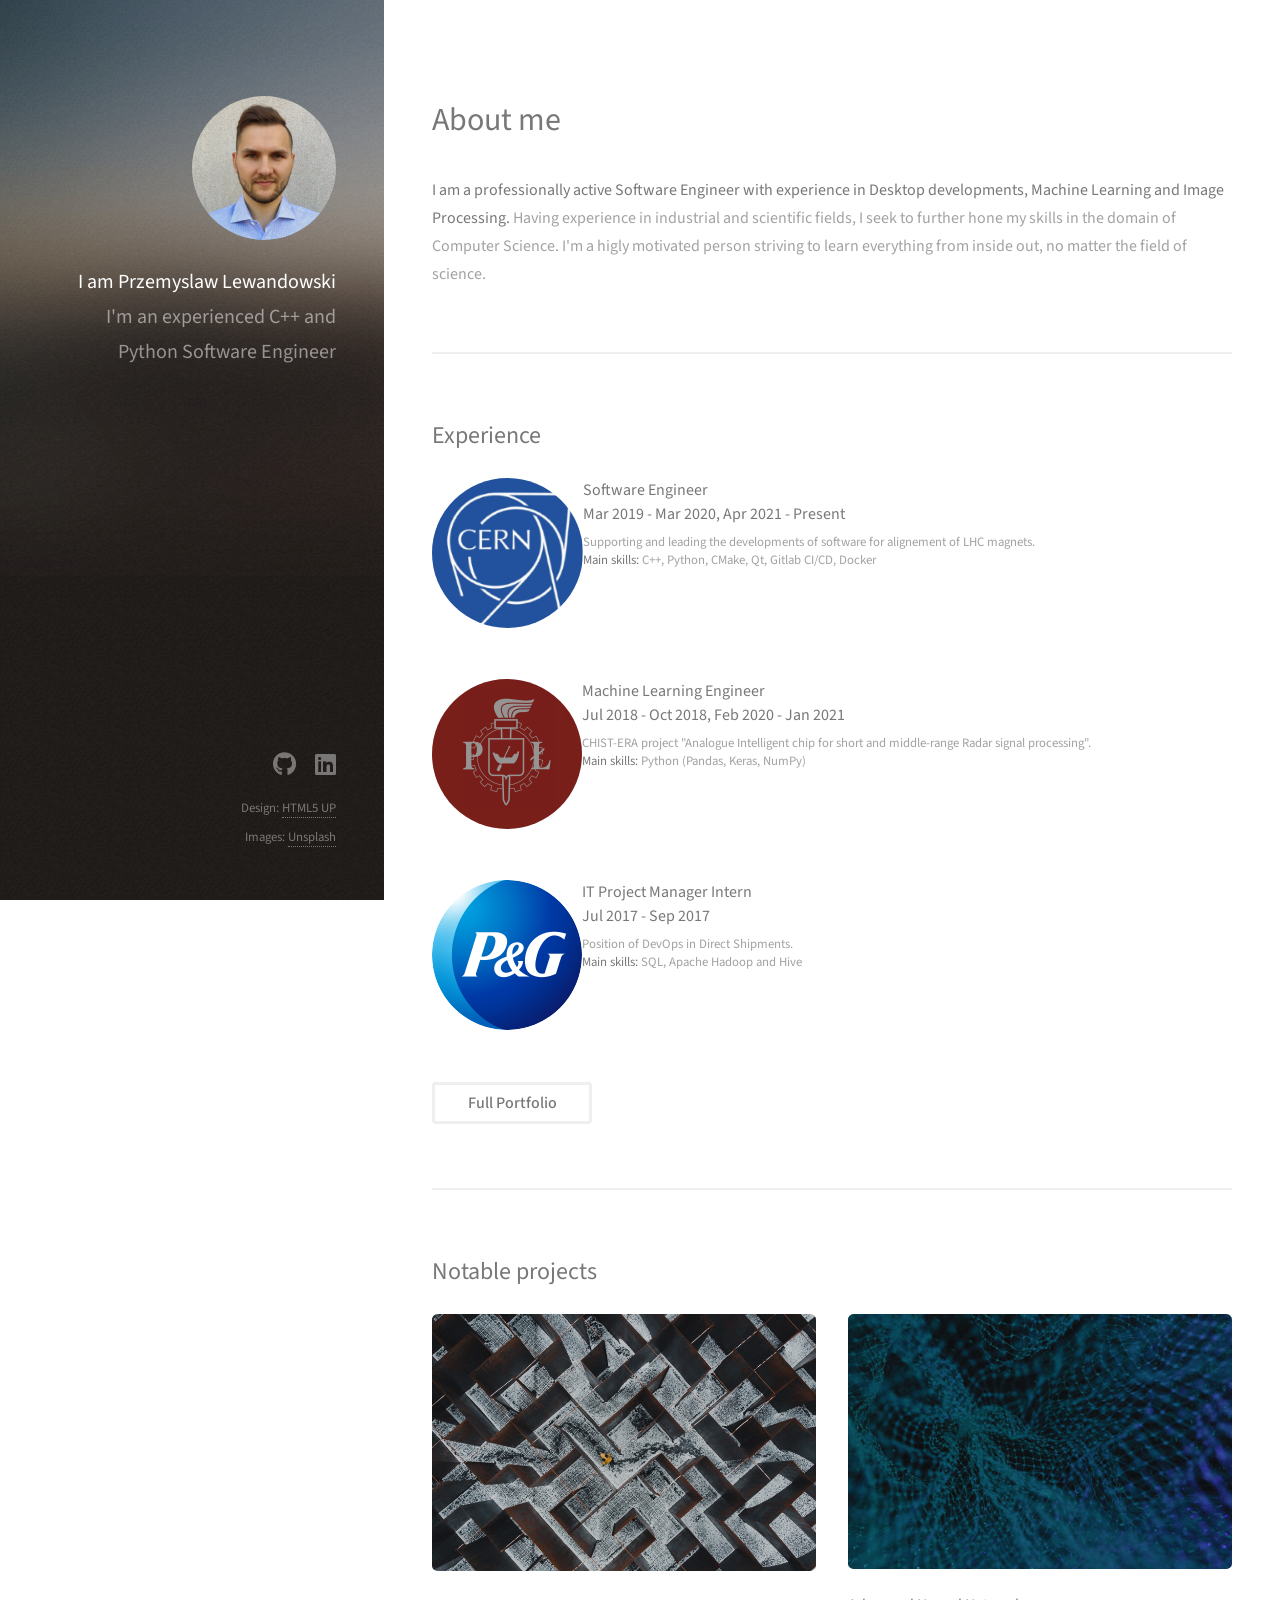
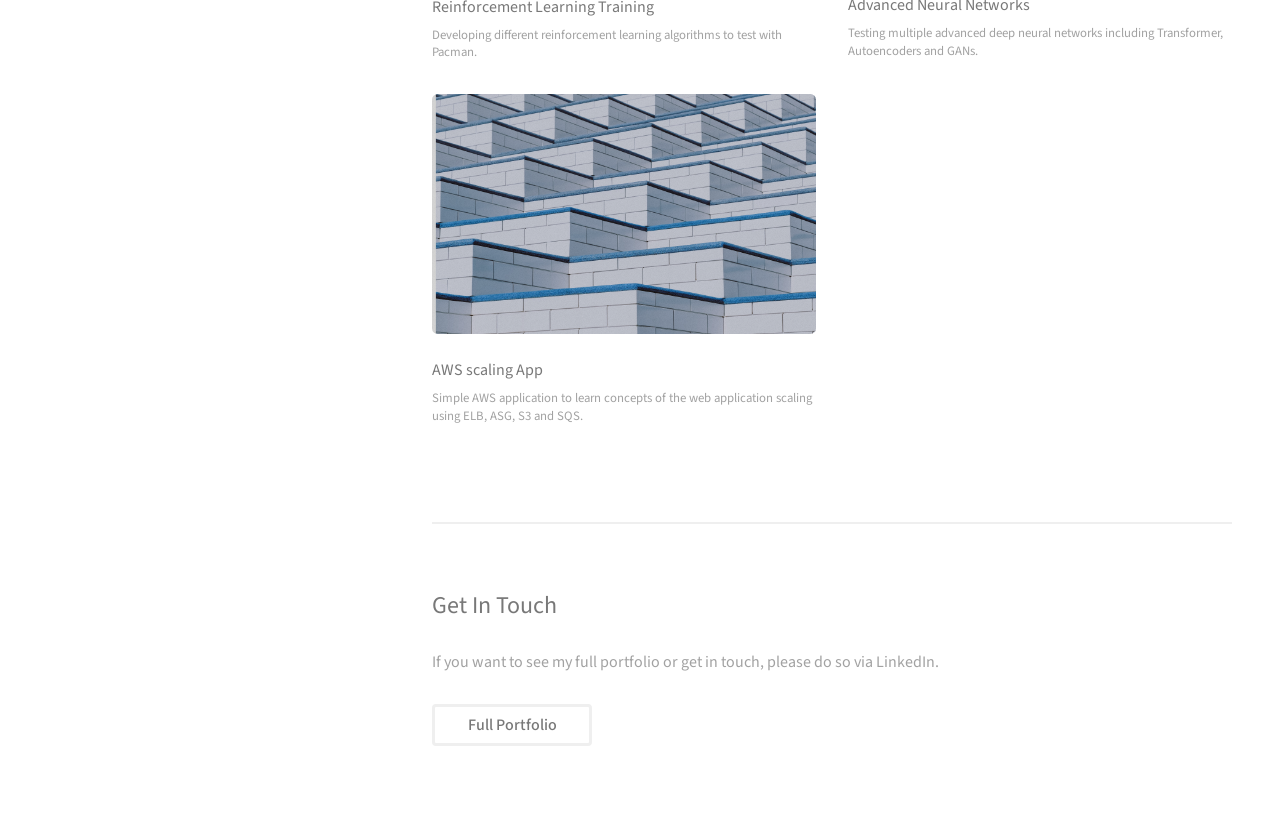
==== commit bc4a28a5: "Small visual tweaks" ====
--- a/index.html
+++ b/index.html
@@ -7,7 +7,7 @@
 <html>
 
 <head>
-	<title>Me</title>
+	<title>My Portfolio</title>
 	<meta charset="utf-8" />
 	<meta name="viewport" content="width=device-width, initial-scale=1, user-scalable=no" />
 	<link rel="stylesheet" href="assets/css/main.css" />
@@ -62,9 +62,9 @@
 					<p>
 					<h3>Machine Learning Engineer<br>Jul 2018 - Oct 2018, Feb 2020 - Jan 2021</h3>
 					</p>
-					<p>Participating in CHIST-ERA founded project "Analogue Intelligent chip for short and middle-range
+					<p>CHIST-ERA project "Analogue Intelligent chip for short and middle-range
 						Radar signal processing".</p>
-					<p><b>Main skills:</b> Python (Pandas, Keras, NumPy), Docker </p>
+					<p><b>Main skills:</b> Python (Pandas, Keras, NumPy) </p>
 				</article>
 				<article class="col-12 col-12-xsmall work-item">
 					<p style="float: left;"><img src="images/work/P&G.png" class="work-logo image fit thumb" alt=""
--- a/assets/css/main.css
+++ b/assets/css/main.css
@@ -2760,7 +2760,7 @@
 
 #header .image.avatar {
 	margin: 0 0 1em 0;
-	width: 6.25em;
+	width: 9em;
 }
 
 /* Footer */
